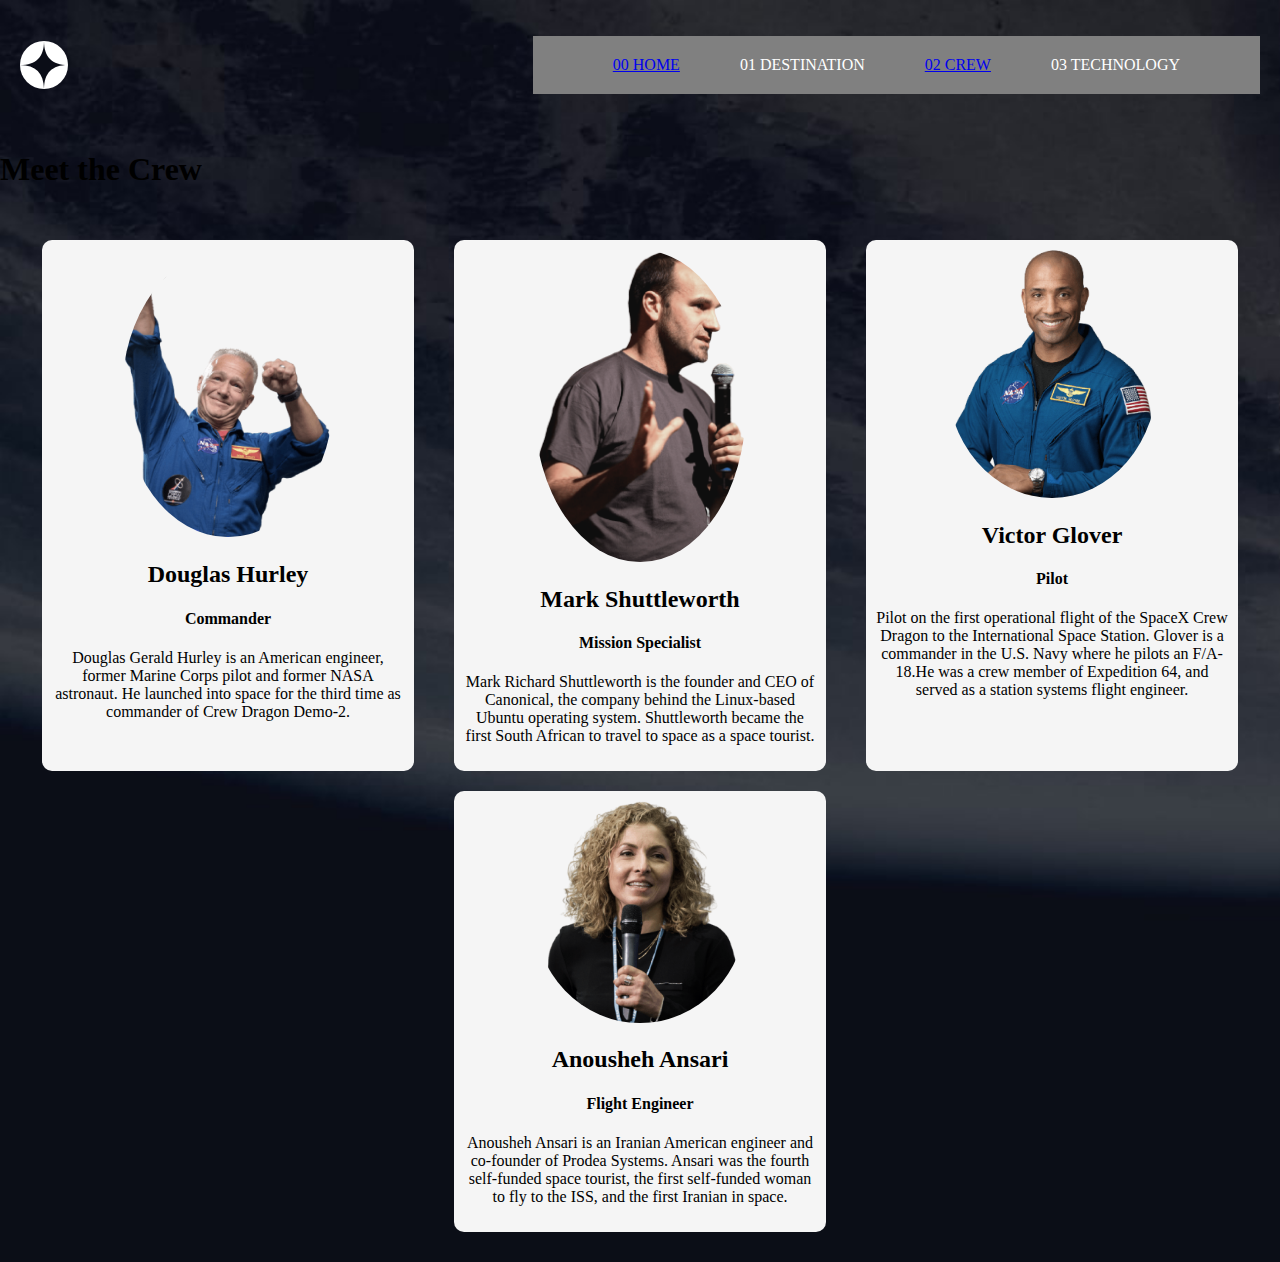
==== crew.html @ 23001e99 "crew section done successfully" ====
<!DOCTYPE html>
<html lang="en">
<head>
    <meta charset="UTF-8">
    <meta name="viewport" content="width=device-width, initial-scale=1.0">
    <link rel="shortcut icon" href="./assets/favicon-32x32.png" type="image/x-icon">
    <link rel="stylesheet" href="./Css/navbar.css">
    <link rel="stylesheet" href="./Css/crew.css">
    <title>CREW</title>
</head>
<body>
    <div class="crew-cont">
        <header>
            <img src="./assets/shared/logo.svg" alt="">
            <nav>
                <ul class="navbar">
                    <li class="active"><a href="./index.html">00 HOME</a></li>
                    <li class="dropdown-menu">01 DESTINATION
                        <ul class="drop-down drop">
                            <li class="drop-list"><a href="./destination-moon.html">Moon</a></li>
                            <li class="drop-list">Mars</li>
                            <li class="drop-list">Europa</li>
                            <li class="drop-list">Titan</li>
                        </ul>
                    </li>
                    <li><a href="./crew.html">02 CREW</a></li>
                    <li>03 TECHNOLOGY</li>
                </ul>
            </nav>
        </header>
        <main>
            <h1>Meet the Crew</h1>
            <section class="crew">
            </section>
        </main>
    </div>
</body>
<script type="module" src="./JS/crew.js"></script>
</html>
---- Css/navbar.css ----
header{
    display: flex;
    justify-content: space-between;
    align-items: center;
    padding: 20px;
    /* overflow: hidden; */
}
header .navbar{
    display: flex;
    list-style-type: none;
    justify-content: space-around;
    background-color: rgb(128, 128, 128);
    padding:0px 50px;
}
.navbar li{
    padding: 20px 30px;
    color: white;
}
.container header .active{
    border-bottom: 3px solid white;
}
.dropdown-menu{
    /* overflow: hidden; */
    position: relative;
}
.drop-down{
    display: none;
    flex-direction: column;
    background-color: white;
    z-index: 1;
    color: black;
    position: absolute;
}
.drop-down li{
    color: black;
}

.dropdown-menu:hover .drop-down {
    display: flex;
    cursor: pointer;
}
---- Css/crew.css ----
*{
    box-sizing: border-box;
}
body{
    padding: 0%;
    margin: 0%;
    min-height: 100vh;
}
.crew-cont{
    background-image: url(../assets/crew/background-crew-desktop.jpg);
    min-height: inherit;
    background-repeat: no-repeat;
    background-size: cover;
}
.crew{
    padding: 20px;
    display: flex;
    flex-wrap: wrap;
    justify-content: center;
}
.member{
    background-color: whitesmoke;
    width: 30%;
    margin: 10px 20px;
    /* color: white; */
    text-align: center;
    padding: 10px;
    border-radius: 10px;
}
.member img{
    width: 60%;
    border-radius: 50%;
    background-color: rgba(255, 255, 255, 0.026);
}
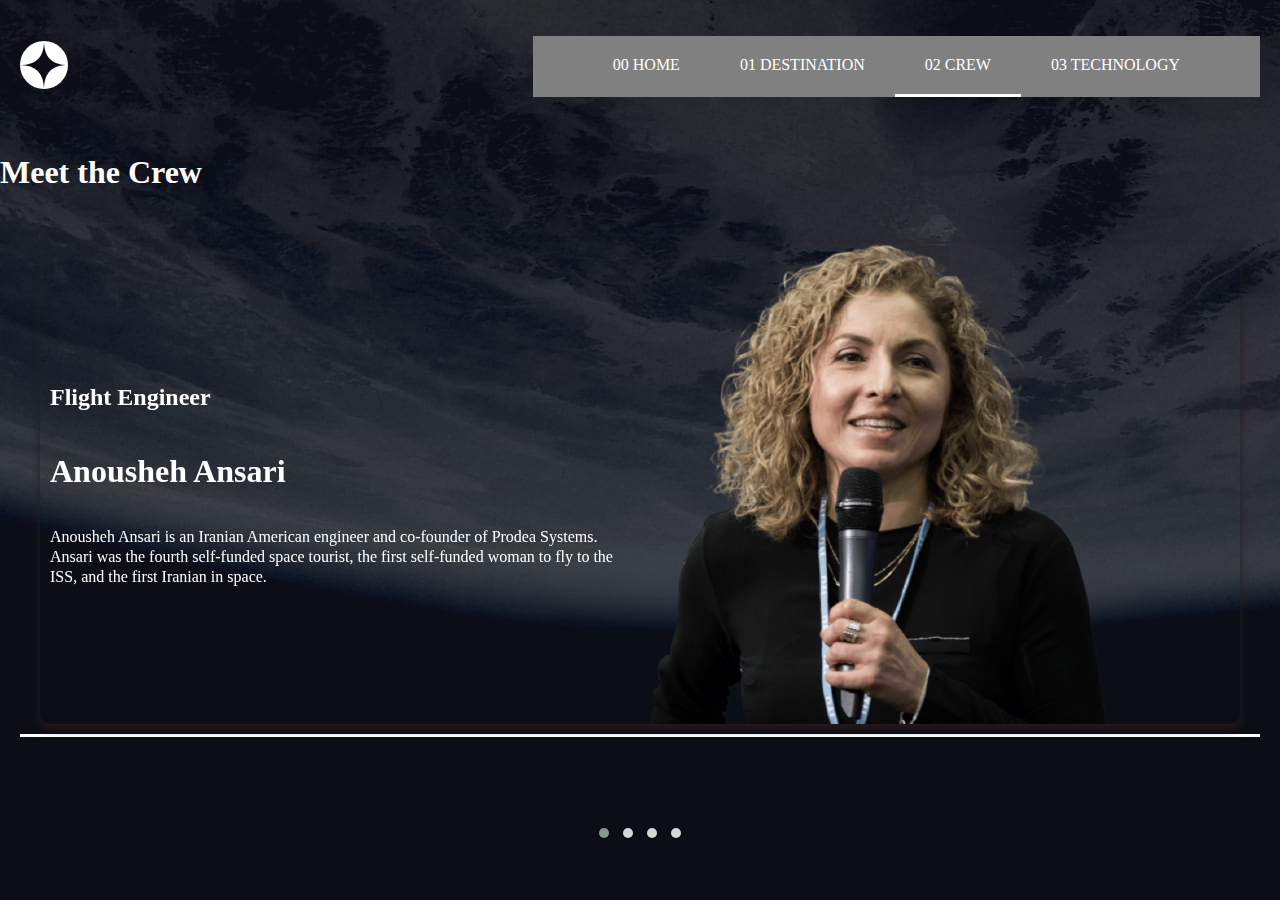
==== commit 73645ec9: "ready for prod" ====
--- a/crew.html
+++ b/crew.html
@@ -6,34 +6,95 @@
     <link rel="shortcut icon" href="./assets/favicon-32x32.png" type="image/x-icon">
     <link rel="stylesheet" href="./Css/navbar.css">
     <link rel="stylesheet" href="./Css/crew.css">
+    <!-- Owl Carousel -->
+    <link rel="stylesheet" href="./Css/owl.carousel.min.css">
+    <link rel="stylesheet" href="./Css/owl.theme.default.min.css">
     <title>CREW</title>
 </head>
 <body>
     <div class="crew-cont">
         <header>
-            <img src="./assets/shared/logo.svg" alt="">
-            <nav>
-                <ul class="navbar">
-                    <li class="active"><a href="./index.html">00 HOME</a></li>
-                    <li class="dropdown-menu">01 DESTINATION
-                        <ul class="drop-down drop">
-                            <li class="drop-list"><a href="./destination-moon.html">Moon</a></li>
-                            <li class="drop-list">Mars</li>
-                            <li class="drop-list">Europa</li>
-                            <li class="drop-list">Titan</li>
-                        </ul>
+            <nav class="navbar">
+                <div class="logo">
+                    <img src="./assets/shared/logo.svg" alt="">
+                </div>
+                <a href="#" class="toggle-btn">
+                    <img src="./assets/shared/icon-hamburger.svg" alt="">
+                </a>
+                <ul class="nav-links">
+                    <li><a href="./index.html">00 HOME</a></li>
+                    <li class="dropdown-menu"> <a href="./destination-moon.html">01 DESTINATION</a>
                     </li>
-                    <li><a href="./crew.html">02 CREW</a></li>
-                    <li>03 TECHNOLOGY</li>
+                    <li class="active"><a href="./crew.html">02 CREW</a></li>
+                    <li><a href="./technology.html">03 TECHNOLOGY</a></li>
                 </ul>
             </nav>
         </header>
         <main>
             <h1>Meet the Crew</h1>
-            <section class="crew">
+            <section class="crew owl-carousel owl-theme">
+                <div class="member">
+                    <section class="crew-text">
+                        <h2>Flight Engineer</h2>
+                        <h1>Anousheh Ansari</h1>
+                        <p>
+                            Anousheh Ansari is an Iranian American engineer and co-founder of Prodea Systems. Ansari was the fourth self-funded space tourist, the first self-funded woman to fly to the ISS, and the first Iranian in space.
+                        </p>
+                    </section>
+                    <section class="crew-img">
+                        <div>
+                            <img src="./assets/crew/image-anousheh-ansari.png" alt="">
+                        </div>
+                    </section>
+                </div>
+                <div class="member">
+                    <section class="crew-text">
+                        <h2>Commander</h2>
+                        <h1>Douglas Hurley</h1>
+                        <p>
+                            Douglas Gerald Hurley is an American engineer, former Marine Corps pilot and former NASA astronaut. He launched into space for the third time as commander of Crew Dragon Demo-2.
+                        </p>
+                    </section>
+                    <section class="crew-img">
+                        <div>
+                            <img src="./assets/crew/image-douglas-hurley.png" alt="">
+                        </div>
+                    </section>
+                </div>
+                <div class="member">
+                    <section class="crew-text">
+                        <h2>Mission Specialist</h2>
+                        <h1>Mark Shuttleworth</h1>
+                        <p>
+                            DMark Richard Shuttleworth is the founder and CEO of Canonical, the company behind the Linux-based Ubuntu operating system. Shuttleworth became the first South African to travel to space as a space tourist.
+                        </p>
+                    </section>
+                    <section class="crew-img">
+                        <div>
+                            <img src="./assets/crew/image-mark-shuttleworth.png" alt="">
+                        </div>
+                    </section>
+                </div>
+                <div class="member">
+                    <section class="crew-text">
+                        <h2>Pilot</h2>
+                        <h1>Victor Glover</h1>
+                        <p>
+                            Pilot on the first operational flight of the SpaceX Crew Dragon to the International Space Station. Glover is a commander in the U.S. Navy where he pilots an F/A-18.He was a crew member of Expedition 64, and served as a station systems flight engineer.
+                        </p>
+                    </section>
+                    <section class="crew-img">
+                        <div>
+                            <img src="./assets/crew/image-victor-glover.png" alt="">
+                        </div>
+                    </section>
+                </div>
             </section>
         </main>
     </div>
 </body>
 <script type="module" src="./JS/crew.js"></script>
+<script type="module" src="./JS/navbar.js"></script>
+<script type="module" src="./JS/owl.carousel.min.js"></script>
+<script src="./JS/jquery-3.6.0.js"></script>
 </html>--- a/Css/navbar.css
+++ b/Css/navbar.css
@@ -1,41 +1,60 @@
 header{
+    justify-content: space-between;
+    align-items: center;
+    padding: 20px;
+    overflow: hidden;
+}
+.navbar{
     display: flex;
     justify-content: space-between;
     align-items: center;
-    padding: 20px;
-    /* overflow: hidden; */
+    position: relative;
+    
 }
-header .navbar{
+.nav-links{
     display: flex;
     list-style-type: none;
     justify-content: space-around;
     background-color: rgb(128, 128, 128);
     padding:0px 50px;
 }
-.navbar li{
+.nav-links li{
     padding: 20px 30px;
     color: white;
 }
-.container header .active{
+.active{
     border-bottom: 3px solid white;
 }
-.dropdown-menu{
-    /* overflow: hidden; */
-    position: relative;
+a{
+    text-decoration: none;
+    color: white;
 }
-.drop-down{
+.toggle-btn{
+    position: absolute;
+    right: 1rem;
     display: none;
-    flex-direction: column;
-    background-color: white;
-    z-index: 1;
-    color: black;
-    position: absolute;
-}
-.drop-down li{
-    color: black;
+    top: 0px;
 }
 
-.dropdown-menu:hover .drop-down {
-    display: flex;
-    cursor: pointer;
+@media screen and (max-width:900px) {
+    .toggle-btn{
+        display: block;
+    }
+    .nav-links{
+        display: none;
+        flex-direction: column;
+        text-align: center;
+        font-weight: bolder;
+    }
+    .navbar-active{
+        display: flex;
+    }
+    .navbar{
+        flex-direction: column;
+        justify-content: space-between;
+        align-items:normal;
+        /* position: fixed;
+        width: 100%; */
+    }
+    
 }--- a/Css/crew.css
+++ b/Css/crew.css
@@ -5,6 +5,7 @@
     padding: 0%;
     margin: 0%;
     min-height: 100vh;
+    color: white;
 }
 .crew-cont{
     background-image: url(../assets/crew/background-crew-desktop.jpg);
@@ -14,21 +15,67 @@
 }
 .crew{
     padding: 20px;
+    /* height: 50vh; */
+}
+.member{
     display: flex;
-    flex-wrap: wrap;
+    height: 100%;
+    margin: 10px 20px;
+    box-shadow: 0 4px 8px 0 rgb(44, 27, 27);
+    text-align: center;
+    padding: 0px 10px;
+    border-radius: 10px;
+}
+.member section{
+    width: 50%;
+}
+.crew-text{
+    display: flex;
+    flex-direction: column;
+    justify-content: center;
+    text-align: left;
+}
+.member .role{
+    color: grey;
+}
+.member p{
+    line-height: 20px;
+    /* padding: 0px 30px; */
+}
+.member img{
+    width: 80% !important;
+    /* border-radius: 50%; */
+}
+.dot-cont{
+    padding: 0 30px;
+}
+.dot{
+    width: 15px;
+    height: 15px;
+    background-color: grey;
+    margin: 0px 3px;
+    display: inline-block;
+    border-radius: 50%;
+}
+.crew-img{
+    display: flex;
     justify-content: center;
 }
-.member{
-    background-color: whitesmoke;
-    width: 30%;
-    margin: 10px 20px;
-    /* color: white; */
-    text-align: center;
-    padding: 10px;
-    border-radius: 10px;
-}
-.member img{
-    width: 60%;
-    border-radius: 50%;
-    background-color: rgba(255, 255, 255, 0.026);
+
+@media screen and (max-width:900px) {
+    .member{
+        flex-direction: column-reverse ;
+        justify-content: center;
+        align-items: center;
+    }
+    .member section{
+        width: 100%;
+        text-align: center;
+        margin: auto;
+        display: flex;
+        align-items: center;
+    }
+    .member img{
+        margin: auto;
+    }
 }